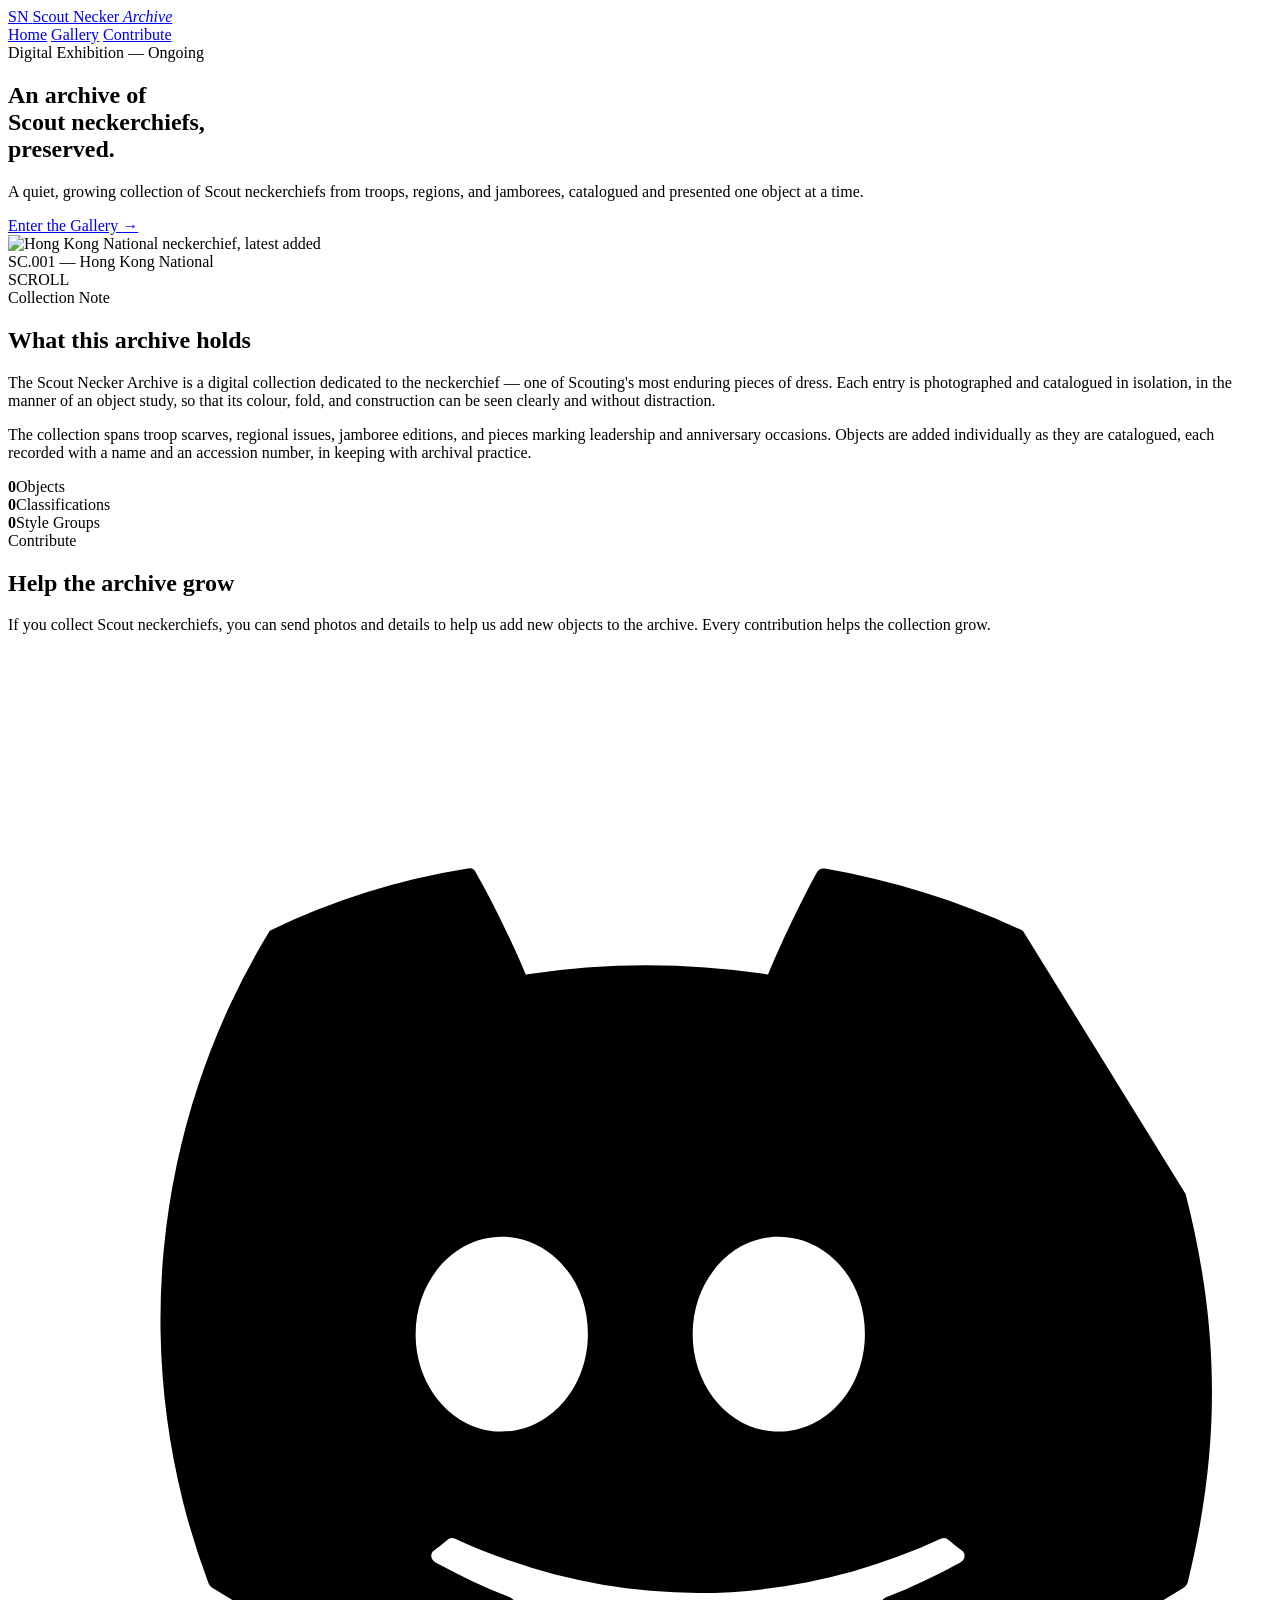
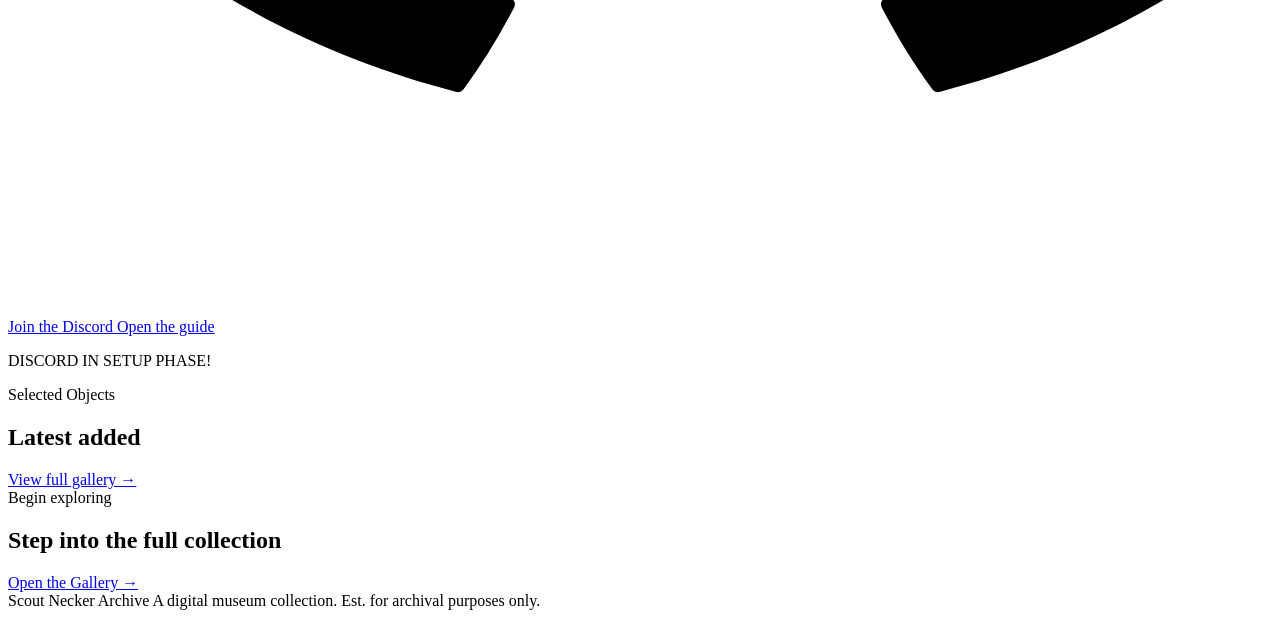
==== index.html @ 5b5fd174 "Add files via upload" ====
<!DOCTYPE html>
<html lang="en">
<head>
<meta charset="UTF-8">
<meta name="viewport" content="width=device-width, initial-scale=1.0">
<title>Scout Necker Archive — A Digital Collection</title>
<meta name="description" content="A curated digital archive of Scout neckerchiefs, presented as isolated museum objects.">
<link rel="preconnect" href="https://fonts.googleapis.com">
<link rel="preconnect" href="https://fonts.gstatic.com" crossorigin>
<link href="https://fonts.googleapis.com/css2?family=Fraunces:ital,opsz,wght@0,9..144,400;0,9..144,500;1,9..144,400&family=Inter:wght@400;500;600&family=IBM+Plex+Mono:wght@400;500&display=swap" rel="stylesheet">
<link rel="stylesheet" href="css/style.css">
</head>
<body>

<header class="site-header">
  <div class="container">
    <a class="brand" href="index.html">
      <span class="brand-mark">SN</span>
      <span class="brand-name">Scout Necker <em>Archive</em></span>
    </a>
    <nav class="main-nav">
      <a href="index.html" data-nav="index.html" class="active">Home</a>
      <a href="gallery.html" data-nav="gallery.html">Gallery</a>
      <a href="#contribute" data-nav="contribute">Contribute</a>
      <span class="count-pill" id="navCount"></span>
    </nav>
  </div>
</header>

<main>

  <!-- HERO -->
  <section class="hero">
    <div class="container hero-grid">
      <div class="hero-copy">
        <span class="eyebrow">Digital Exhibition — Ongoing</span>
        <h1>An archive of<br><span class="italic">Scout neckerchiefs,</span><br>preserved.</h1>
        <div class="hero-rule"></div>
        <p>A quiet, growing collection of Scout neckerchiefs from troops, regions, and jamborees, catalogued and presented one object at a time.</p>
        <div class="hero-actions">
          <a class="btn btn-primary" href="gallery.html">Enter the Gallery <span class="arrow">→</span></a>
          <span class="meta" id="cataloguedCount"></span>
        </div>
      </div>
      <div class="hero-object">
        <div class="frame">
          <img src="images/necker-01.svg" alt="Hong Kong National neckerchief, latest added">
        </div>
        <div class="plinth"></div>
        <span class="tag">SC.001 — Hong Kong National</span>
      </div>
    </div>
    <div class="scroll-cue"><span>SCROLL</span><span class="line"></span></div>
  </section>

  <!-- ABOUT -->
  <section class="about">
    <div class="container about-grid">
      <div class="about-head">
        <span class="eyebrow">Collection Note</span>
        <h2>What this archive holds</h2>
      </div>
      <div class="about-body">
        <p>The Scout Necker Archive is a digital collection dedicated to the neckerchief — one of Scouting's most enduring pieces of dress. Each entry is photographed and catalogued in isolation, in the manner of an object study, so that its colour, fold, and construction can be seen clearly and without distraction.</p>
        <p>The collection spans troop scarves, regional issues, jamboree editions, and pieces marking leadership and anniversary occasions. Objects are added individually as they are catalogued, each recorded with a name and an accession number, in keeping with archival practice.</p>
        <div class="stat-row">
          <div class="stat"><b id="objectsCount">0</b><span>Objects</span></div>
          <div class="stat"><b id="classificationsCount">0</b><span>Classifications</span></div>
          <div class="stat"><b id="styleGroupsCount">0</b><span>Style Groups</span></div>
        </div>
      </div>
    </div>
  </section>

  <section class="contribute-band" id="contribute">
    <div class="container contribute-card">
      <div>
        <span class="eyebrow">Contribute</span>
        <h2>Help the archive grow</h2>
        <p>If you collect Scout neckerchiefs, you can send photos and details to help us add new objects to the archive. Every contribution helps the collection grow.</p>
      </div>
      <div class="contribute-actions">
        <a class="btn btn-primary" href="https://discord.gg/gECqQ6sDdW" target="_blank" rel="noopener noreferrer">
          <span class="discord-icon" aria-hidden="true">
            <svg viewBox="0 0 24 24" xmlns="http://www.w3.org/2000/svg">
              <path d="M19.27 5.33c-1.18-.55-2.44-.95-3.76-1.18a.14.14 0 0 0-.15.07c-.32.58-.68 1.34-.93 1.94a15.3 15.3 0 0 0-4.6 0c-.25-.6-.62-1.36-.95-1.94a.13.13 0 0 0-.15-.07 13.5 13.5 0 0 0-3.76 1.18A14.18 14.18 0 0 0 3.8 17.7a.18.18 0 0 0 .07.1c1.58.99 3.11 1.58 4.63 1.98a.14.14 0 0 0 .16-.06c.35-.48.67-1 .95-1.54a.14.14 0 0 0-.07-.19c-.5-.19-.97-.42-1.43-.67a.14.14 0 0 1-.05-.2c.1-.07.19-.14.28-.22a.13.13 0 0 1 .14-.03c3 1.38 6.26 1.38 9.24 0a.13.13 0 0 1 .14.03c.09.08.18.15.28.22a.14.14 0 0 1-.05.2c-.46.25-.93.48-1.43.67a.14.14 0 0 0-.07.19c.28.54.6 1.06.95 1.54a.14.14 0 0 0 .16.06c1.52-.4 3.05-.99 4.63-1.98a.18.18 0 0 0 .07-.1c.64-2.61.6-4.87-.04-7.37ZM9.37 14.84c-.9 0-1.63-.83-1.63-1.85 0-1.02.73-1.85 1.63-1.85.92 0 1.65.83 1.64 1.85 0 1.02-.73 1.85-1.64 1.85Zm5.26 0c-.9 0-1.63-.83-1.63-1.85 0-1.02.73-1.85 1.63-1.85.92 0 1.65.83 1.64 1.85 0 1.02-.73 1.85-1.64 1.85Z"/>
            </svg>
          </span>
          <span>Join the Discord</span>
        </a>
        <a class="btn btn-secondary" href="guide.pdf" target="_blank" rel="noopener noreferrer">Open the guide</a>
        <p class="contribute-note">DISCORD IN SETUP PHASE!</p>
        <!-- Share images, names, and any background details you know about a neckerchief so it can be catalogued. -->
      </div>
    </div>
  </section>

  <!-- HIGHLIGHTS -->
  <section class="highlights">
    <div class="container">
      <div class="section-head">
        <div>
          <span class="eyebrow">Selected Objects</span>
          <h2>Latest added</h2>
        </div>
        <a class="link-more" href="gallery.html">View full gallery →</a>
      </div>
      <div class="highlight-row" id="highlightRow"></div>
    </div>
  </section>

  <!-- CTA -->
  <section class="cta-band">
    <div class="container">
      <span class="eyebrow">Begin exploring</span>
      <h2>Step into the full collection</h2>
      <a class="btn btn-ghost" href="gallery.html">Open the Gallery <span class="arrow">→</span></a>
    </div>
  </section>

</main>

<footer class="site-footer">
  <div class="container">
    <span class="foot-brand">Scout Necker Archive</span>
    <span>A digital museum collection. Est. for archival purposes only.</span>
  </div>
</footer>

<script src="js/data.js"></script>
<script src="js/main.js"></script>
</body>
</html>
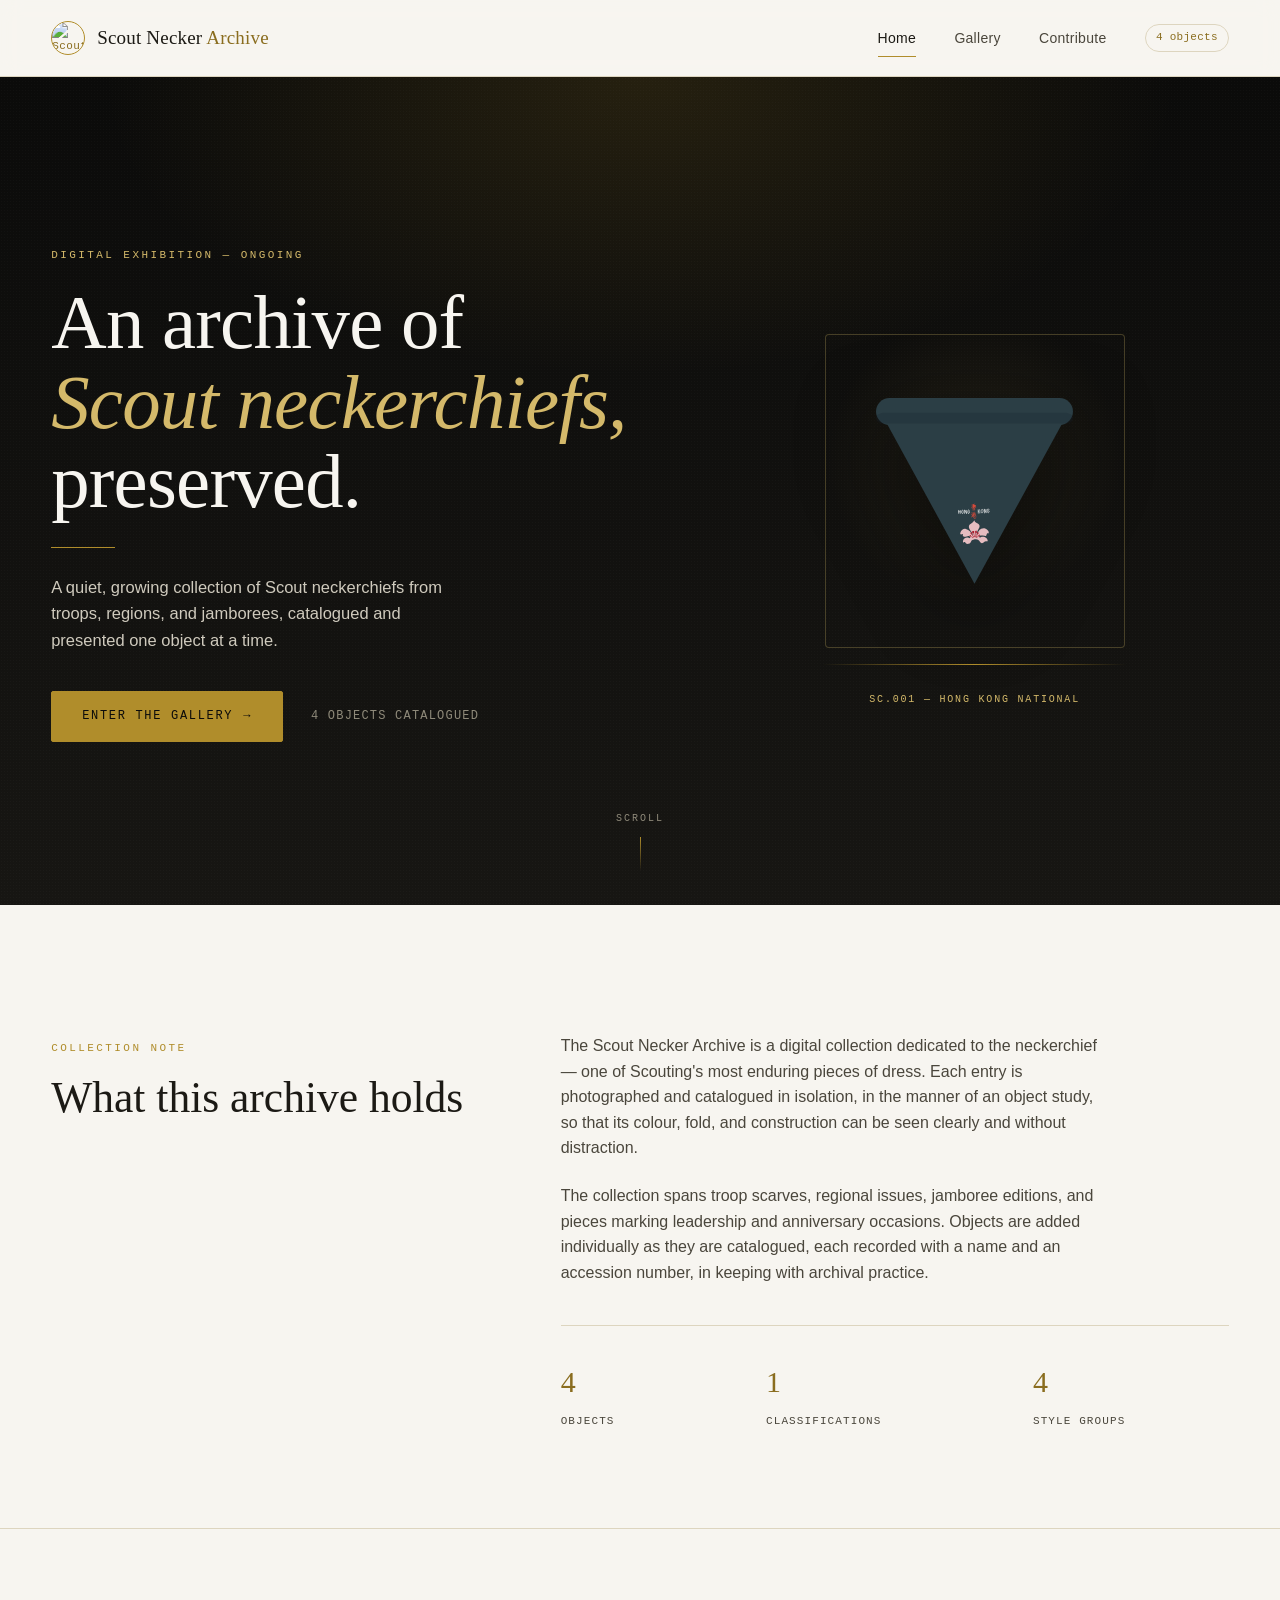
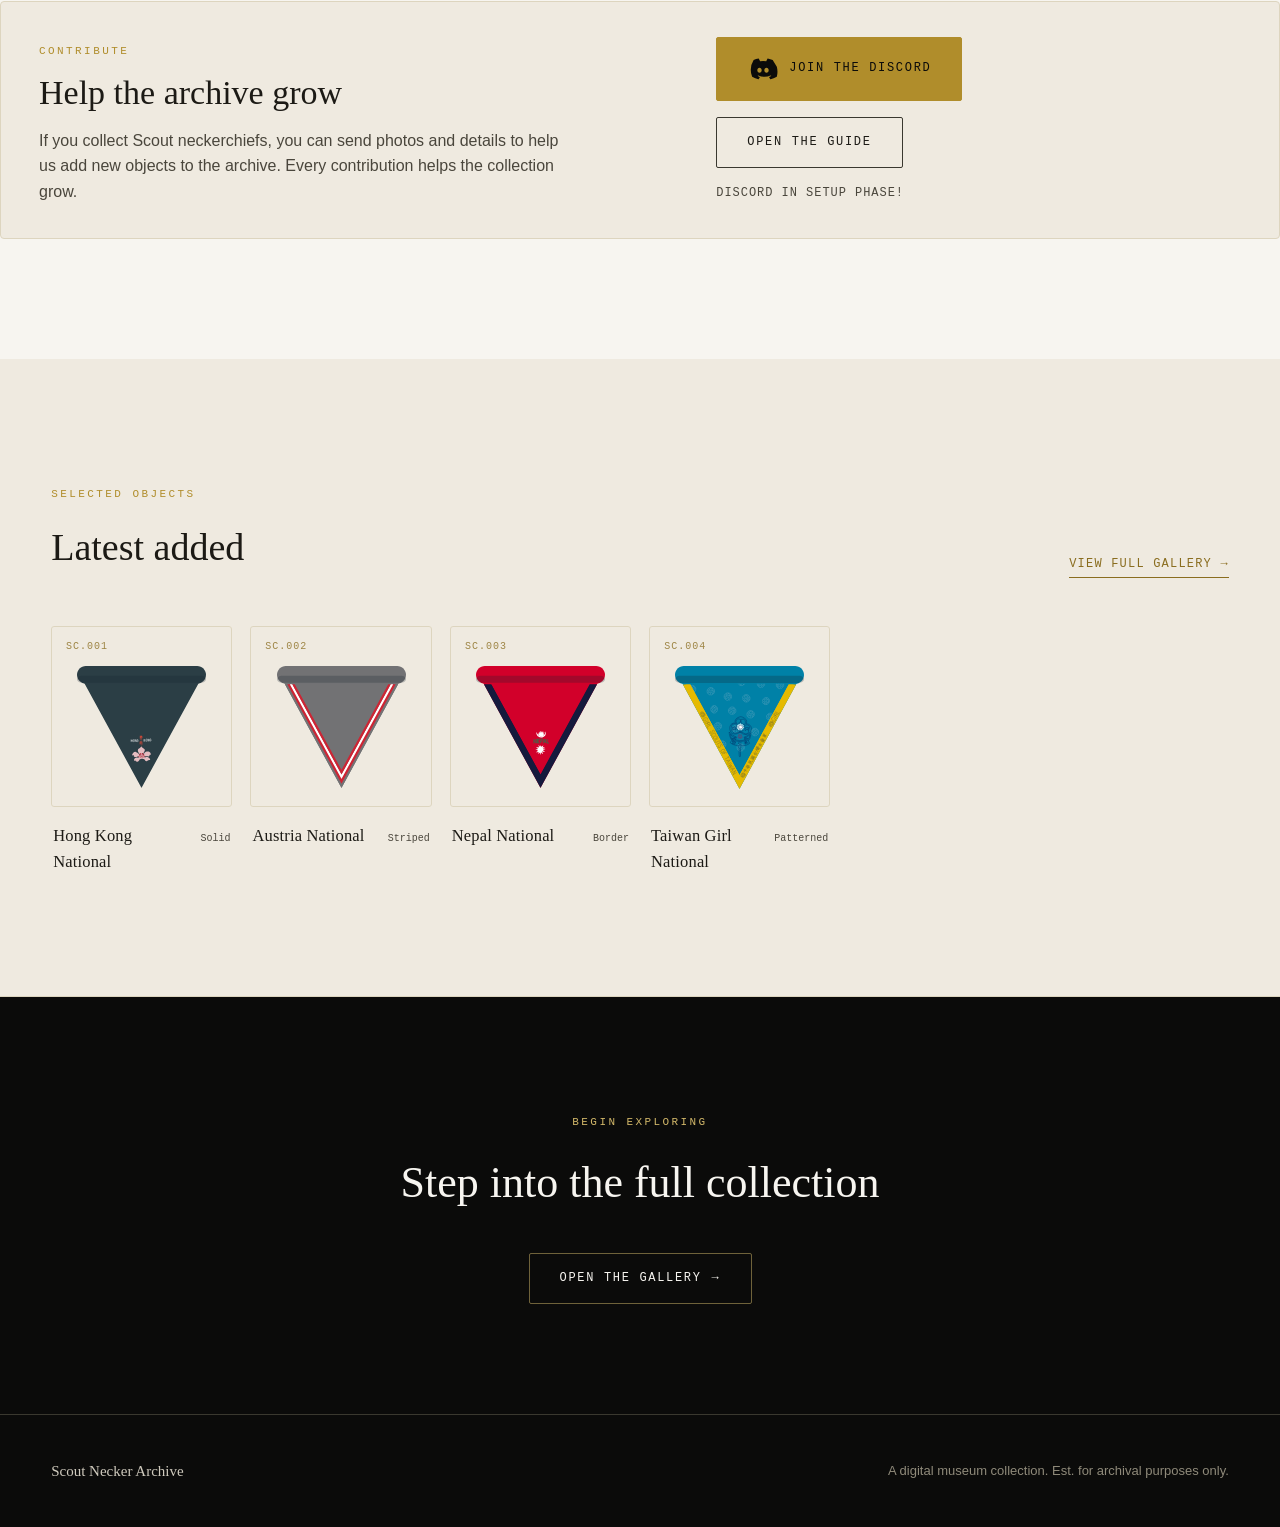
==== commit 3e69c328: "Add files via upload" ====
--- a/index.html
+++ b/index.html
@@ -15,7 +15,7 @@
 <header class="site-header">
   <div class="container">
     <a class="brand" href="index.html">
-      <span class="brand-mark">SN</span>
+      <img class="brand-mark" src="images/icon.png" alt="Scout Necker Archive">
       <span class="brand-name">Scout Necker <em>Archive</em></span>
     </a>
     <nav class="main-nav">
@@ -80,7 +80,7 @@
         <p>If you collect Scout neckerchiefs, you can send photos and details to help us add new objects to the archive. Every contribution helps the collection grow.</p>
       </div>
       <div class="contribute-actions">
-        <a class="btn btn-primary" href="https://discord.gg/gECqQ6sDdW" target="_blank" rel="noopener noreferrer">
+        <a class="btn btn-primary" href="https://discord.gg/gECqQ6sDdWS" target="_blank" rel="noopener noreferrer">
           <span class="discord-icon" aria-hidden="true">
             <svg viewBox="0 0 24 24" xmlns="http://www.w3.org/2000/svg">
               <path d="M19.27 5.33c-1.18-.55-2.44-.95-3.76-1.18a.14.14 0 0 0-.15.07c-.32.58-.68 1.34-.93 1.94a15.3 15.3 0 0 0-4.6 0c-.25-.6-.62-1.36-.95-1.94a.13.13 0 0 0-.15-.07 13.5 13.5 0 0 0-3.76 1.18A14.18 14.18 0 0 0 3.8 17.7a.18.18 0 0 0 .07.1c1.58.99 3.11 1.58 4.63 1.98a.14.14 0 0 0 .16-.06c.35-.48.67-1 .95-1.54a.14.14 0 0 0-.07-.19c-.5-.19-.97-.42-1.43-.67a.14.14 0 0 1-.05-.2c.1-.07.19-.14.28-.22a.13.13 0 0 1 .14-.03c3 1.38 6.26 1.38 9.24 0a.13.13 0 0 1 .14.03c.09.08.18.15.28.22a.14.14 0 0 1-.05.2c-.46.25-.93.48-1.43.67a.14.14 0 0 0-.07.19c.28.54.6 1.06.95 1.54a.14.14 0 0 0 .16.06c1.52-.4 3.05-.99 4.63-1.98a.18.18 0 0 0 .07-.1c.64-2.61.6-4.87-.04-7.37ZM9.37 14.84c-.9 0-1.63-.83-1.63-1.85 0-1.02.73-1.85 1.63-1.85.92 0 1.65.83 1.64 1.85 0 1.02-.73 1.85-1.64 1.85Zm5.26 0c-.9 0-1.63-.83-1.63-1.85 0-1.02.73-1.85 1.63-1.85.92 0 1.65.83 1.64 1.85 0 1.02-.73 1.85-1.64 1.85Z"/>
--- a/css/style.css
+++ b/css/style.css
@@ -0,0 +1,1042 @@
+/* ============================================================
+   SCOUT NECKER ARCHIVE — STYLE SYSTEM
+   Palette: void black / ivory / parchment / museum gold
+   Display: Fraunces · Body: Inter · Utility: IBM Plex Mono
+   ============================================================ */
+
+:root{
+  --void: #0b0b0a;
+  --void-soft: #171613;
+  --ink: #1c1a15;
+  --ink-soft: #4a463c;
+  --ivory: #f7f5f0;
+  --parchment: #efeae0;
+  --parchment-deep: #e6dfcf;
+  --hairline: #ddd5bf;
+  --hairline-dark: #3a382f;
+  --gold: #b08d2b;
+  --gold-light: #d4b96a;
+  --gold-deep: #8a6d1f;
+  --white: #ffffff;
+
+  --font-display: "Fraunces", "Iowan Old Style", Georgia, serif;
+  --font-body: "Inter", -apple-system, BlinkMacSystemFont, "Segoe UI", sans-serif;
+  --font-mono: "IBM Plex Mono", "SF Mono", Menlo, monospace;
+
+  --ease: cubic-bezier(.22,.61,.36,1);
+  --dur: .5s;
+}
+
+*, *::before, *::after{ box-sizing: border-box; }
+
+html{ scroll-behavior: smooth; }
+
+body{
+  margin: 0;
+  background: var(--ivory);
+  color: var(--ink);
+  font-family: var(--font-body);
+  font-size: 16px;
+  line-height: 1.6;
+  -webkit-font-smoothing: antialiased;
+}
+
+img{ max-width: 100%; display: block; }
+a{ color: inherit; text-decoration: none; }
+button{ font-family: inherit; cursor: pointer; }
+ul{ list-style: none; margin: 0; padding: 0; }
+
+@media (prefers-reduced-motion: reduce){
+  html{ scroll-behavior: auto; }
+  *, *::before, *::after{
+    animation-duration: .001ms !important;
+    animation-iteration-count: 1 !important;
+    transition-duration: .001ms !important;
+    scroll-behavior: auto !important;
+  }
+}
+
+.container{
+  max-width: 1320px;
+  margin: 0 auto;
+  padding: 0 clamp(20px, 4vw, 56px);
+}
+
+.eyebrow{
+  font-family: var(--font-mono);
+  font-size: 11px;
+  letter-spacing: .22em;
+  text-transform: uppercase;
+  color: var(--gold);
+}
+
+/* ---------------- Site header ---------------- */
+
+.site-header{
+  position: sticky;
+  top: 0;
+  z-index: 40;
+  background: rgba(247, 245, 240, .88);
+  backdrop-filter: blur(10px);
+  border-bottom: 1px solid var(--hairline);
+}
+
+.site-header .container{
+  display: flex;
+  align-items: center;
+  justify-content: space-between;
+  height: 76px;
+}
+
+.brand{
+  display: flex;
+  align-items: center;
+  gap: 12px;
+  font-family: var(--font-display);
+  font-size: 19px;
+  letter-spacing: .01em;
+}
+
+.brand-mark{
+  width: 34px;
+  height: 34px;
+  border: 1.5px solid var(--gold);
+  border-radius: 50%;
+  display: grid;
+  place-items: center;
+  font-family: var(--font-mono);
+  font-size: 11px;
+  letter-spacing: .04em;
+  color: var(--gold-deep);
+}
+
+.brand-name em{
+  font-style: normal;
+  color: var(--gold-deep);
+}
+
+.main-nav{
+  display: flex;
+  align-items: center;
+  gap: clamp(20px, 3vw, 40px);
+  font-size: 14px;
+  letter-spacing: .02em;
+}
+
+.main-nav a{
+  position: relative;
+  padding: 6px 0;
+  color: var(--ink-soft);
+  transition: color .3s var(--ease);
+}
+.main-nav a:hover,
+.main-nav a.active{ color: var(--ink); }
+
+.main-nav a.active::after{
+  content: "";
+  position: absolute;
+  left: 0; right: 0; bottom: -2px;
+  height: 1px;
+  background: var(--gold);
+}
+
+.main-nav .count-pill{
+  font-family: var(--font-mono);
+  font-size: 11px;
+  color: var(--gold-deep);
+  border: 1px solid var(--hairline);
+  padding: 4px 10px;
+  border-radius: 999px;
+}
+
+/* ---------------- Buttons ---------------- */
+
+.btn{
+  display: inline-flex;
+  align-items: center;
+  gap: 10px;
+  font-family: var(--font-mono);
+  font-size: 12px;
+  letter-spacing: .14em;
+  text-transform: uppercase;
+  padding: 15px 30px;
+  border: 1px solid var(--gold);
+  border-radius: 2px;
+  transition: background .4s var(--ease), color .4s var(--ease), transform .4s var(--ease);
+}
+
+.btn-primary{
+  background: var(--gold);
+  color: var(--void);
+}
+.btn-primary:hover{
+  background: var(--gold-light);
+  border-color: var(--gold-light);
+  transform: translateY(-1px);
+}
+
+.btn-secondary{
+  background: transparent;
+  color: var(--ink);
+  border-color: var(--hairline-dark);
+}
+.btn-secondary:hover{
+  background: rgba(11,11,10,.04);
+  border-color: var(--gold);
+  transform: translateY(-1px);
+}
+
+.btn-ghost{
+  color: var(--ivory);
+  border-color: rgba(212,185,106,.5);
+}
+.btn-ghost:hover{
+  background: rgba(212,185,106,.1);
+  border-color: var(--gold-light);
+}
+
+.btn .arrow{ transition: transform .4s var(--ease); }
+.btn:hover .arrow{ transform: translateX(4px); }
+
+.btn .discord-icon{
+  display: inline-flex;
+  align-items: center;
+  justify-content: center;
+  width: 32px;
+  height: 32px;
+  flex-shrink: 0;
+}
+
+.btn .discord-icon svg{
+  width: 100%;
+  height: 100%;
+  display: block;
+  fill: currentColor;
+}
+
+/* ============================================================
+   HOMEPAGE
+   ============================================================ */
+
+.hero{
+  position: relative;
+  min-height: 92vh;
+  display: flex;
+  align-items: center;
+  background:
+    radial-gradient(ellipse 70% 60% at 50% 0%, rgba(176,141,43,.16), transparent 60%),
+    linear-gradient(180deg, var(--void) 0%, var(--void-soft) 100%);
+  color: var(--ivory);
+  overflow: hidden;
+}
+
+.hero::before{
+  /* faint vignette texture */
+  content: "";
+  position: absolute; inset: 0;
+  background-image: radial-gradient(rgba(255,255,255,.04) 1px, transparent 1px);
+  background-size: 3px 3px;
+  opacity: .5;
+  pointer-events: none;
+}
+
+.hero-grid{
+  position: relative;
+  z-index: 1;
+  display: grid;
+  grid-template-columns: 1.1fr .9fr;
+  gap: 48px;
+  align-items: center;
+  width: 100%;
+}
+
+.hero-copy .eyebrow{ color: var(--gold-light); }
+
+.hero-copy h1{
+  font-family: var(--font-display);
+  font-weight: 500;
+  font-size: clamp(42px, 6vw, 78px);
+  line-height: 1.03;
+  letter-spacing: -.01em;
+  margin: 18px 0 26px;
+}
+
+.hero-copy h1 .italic{
+  font-style: italic;
+  font-weight: 400;
+  color: var(--gold-light);
+}
+
+.hero-rule{
+  width: 64px;
+  height: 1px;
+  background: var(--gold);
+  margin: 0 0 26px;
+}
+
+.hero-copy p{
+  max-width: 46ch;
+  color: #cfcabd;
+  font-size: 16.5px;
+  margin: 0 0 38px;
+}
+
+.hero-actions{
+  display: flex;
+  align-items: center;
+  gap: 28px;
+  flex-wrap: wrap;
+}
+
+.hero-actions .meta{
+  font-family: var(--font-mono);
+  font-size: 12px;
+  letter-spacing: .1em;
+  color: #8f8a7a;
+}
+
+.hero-object{
+  position: relative;
+  display: grid;
+  place-items: center;
+  padding: 40px;
+}
+
+.hero-object .plinth{
+  position: absolute;
+  bottom: 6%;
+  width: 60%;
+  height: 1px;
+  background: linear-gradient(90deg, transparent, var(--gold) 50%, transparent);
+}
+
+.hero-object .frame{
+  position: relative;
+  width: min(320px, 70%);
+  aspect-ratio: 1/1.05;
+  background: radial-gradient(circle at 50% 40%, rgba(212,185,106,.09), transparent 65%);
+  border: 1px solid rgba(212,185,106,.28);
+  border-radius: 4px;
+  display: grid;
+  place-items: center;
+  animation: float 7s ease-in-out infinite;
+}
+
+.hero-object img{
+  width: 66%;
+  filter: drop-shadow(0 30px 40px rgba(0,0,0,.55));
+}
+
+.hero-object .tag{
+  position: absolute;
+  bottom: -20px;
+  font-family: var(--font-mono);
+  font-size: 10px;
+  letter-spacing: .18em;
+  color: var(--gold-light);
+  text-transform: uppercase;
+}
+
+@keyframes float{
+  0%, 100%{ transform: translateY(0); }
+  50%{ transform: translateY(-10px); }
+}
+
+.scroll-cue{
+  position: absolute;
+  bottom: 34px;
+  left: 50%;
+  transform: translateX(-50%);
+  display: flex;
+  flex-direction: column;
+  align-items: center;
+  gap: 10px;
+  font-family: var(--font-mono);
+  font-size: 10px;
+  letter-spacing: .2em;
+  color: #8f8a7a;
+}
+
+.scroll-cue .line{
+  width: 1px;
+  height: 34px;
+  background: linear-gradient(180deg, var(--gold), transparent);
+  animation: pulse-line 2.4s ease-in-out infinite;
+}
+
+@keyframes pulse-line{
+  0%, 100%{ opacity: .3; }
+  50%{ opacity: 1; }
+}
+
+/* ---------- About / curatorial section ---------- */
+
+.about{
+  padding: 128px 0 96px;
+  border-bottom: 1px solid var(--hairline);
+}
+
+.about-grid{
+  display: grid;
+  grid-template-columns: .8fr 1.2fr;
+  gap: 64px;
+}
+
+.about-head h2{
+  font-family: var(--font-display);
+  font-weight: 500;
+  font-size: clamp(30px, 3.4vw, 44px);
+  margin: 14px 0 0;
+  line-height: 1.12;
+}
+
+.about-body p{
+  margin: 0 0 22px;
+  color: var(--ink-soft);
+  font-size: 16px;
+  max-width: 62ch;
+}
+
+.about-body p:last-child{ margin-bottom: 0; }
+
+.stat-row{
+  display: grid;
+  grid-template-columns: repeat(3, auto);
+  gap: 48px;
+  margin-top: 40px;
+  padding-top: 32px;
+  border-top: 1px solid var(--hairline);
+}
+
+.stat-row .stat b{
+  display: block;
+  font-family: var(--font-display);
+  font-size: 30px;
+  color: var(--gold-deep);
+  font-weight: 500;
+}
+.stat-row .stat span{
+  font-family: var(--font-mono);
+  font-size: 11px;
+  letter-spacing: .1em;
+  text-transform: uppercase;
+  color: var(--ink-soft);
+}
+
+/* ---------- Contribution callout ---------- */
+
+.contribute-band{
+  padding: 72px 0 120px;
+}
+
+.contribute-card{
+  display: grid;
+  grid-template-columns: 1.1fr .9fr;
+  gap: 36px;
+  align-items: center;
+  padding: 34px 38px;
+  background: var(--parchment);
+  border: 1px solid var(--hairline);
+  border-radius: 4px;
+  margin-top: 0;
+}
+
+.contribute-card h2{
+  font-family: var(--font-display);
+  font-weight: 500;
+  font-size: clamp(24px, 2.8vw, 34px);
+  margin: 12px 0 16px;
+  line-height: 1.12;
+}
+
+.contribute-card p{
+  margin: 0;
+  color: var(--ink-soft);
+  max-width: 60ch;
+}
+
+.contribute-actions{
+  display: flex;
+  flex-direction: column;
+  gap: 16px;
+  align-items: flex-start;
+}
+
+.contribute-note{
+  font-family: var(--font-mono);
+  font-size: 12px;
+  letter-spacing: .08em;
+  text-transform: uppercase;
+  color: var(--gold-deep);
+}
+
+/* ---------- Highlights strip ---------- */
+
+.highlights{
+  padding: 120px 0;
+  background: var(--parchment);
+  border-bottom: 1px solid var(--hairline);
+}
+
+.section-head{
+  display: flex;
+  align-items: flex-end;
+  justify-content: space-between;
+  gap: 24px;
+  margin-bottom: 48px;
+  flex-wrap: wrap;
+}
+
+.section-head h2{
+  font-family: var(--font-display);
+  font-weight: 500;
+  font-size: clamp(28px, 3vw, 38px);
+  margin: 12px 0 0;
+}
+
+.section-head .link-more{
+  font-family: var(--font-mono);
+  font-size: 12px;
+  letter-spacing: .1em;
+  text-transform: uppercase;
+  color: var(--gold-deep);
+  border-bottom: 1px solid var(--gold-deep);
+  padding-bottom: 3px;
+  transition: opacity .3s var(--ease);
+}
+.section-head .link-more:hover{ opacity: .6; }
+
+.highlight-row{
+  display: grid;
+  grid-template-columns: repeat(6, 1fr);
+  gap: 18px;
+}
+
+@media (max-width: 980px){
+  .highlight-row{ grid-template-columns: repeat(3, 1fr); }
+}
+@media (max-width: 560px){
+  .highlight-row{ grid-template-columns: repeat(2, 1fr); }
+}
+
+/* ---------- CTA band ---------- */
+
+.cta-band{
+  padding: 110px 0;
+  text-align: center;
+  background: var(--void);
+  color: var(--ivory);
+}
+.cta-band h2{
+  font-family: var(--font-display);
+  font-weight: 500;
+  font-size: clamp(28px, 3.6vw, 44px);
+  margin: 16px 0 34px;
+}
+.cta-band .eyebrow{ color: var(--gold-light); }
+
+/* ---------- Footer ---------- */
+
+.site-footer{
+  padding: 44px 0;
+  background: var(--void);
+  color: #8f8a7a;
+  border-top: 1px solid var(--hairline-dark);
+}
+.site-footer .container{
+  display: flex;
+  justify-content: space-between;
+  align-items: center;
+  flex-wrap: wrap;
+  gap: 16px;
+  font-size: 13px;
+}
+.site-footer .foot-brand{
+  font-family: var(--font-display);
+  color: #cfcabd;
+  font-size: 15px;
+}
+
+/* ============================================================
+   GALLERY PAGE
+   ============================================================ */
+
+.gallery-header{
+  padding: 72px 0 40px;
+  border-bottom: 1px solid var(--hairline);
+}
+
+.gallery-header .eyebrow{ margin-bottom: 14px; }
+
+.gallery-header h1{
+  font-family: var(--font-display);
+  font-weight: 500;
+  font-size: clamp(34px, 4.4vw, 54px);
+  margin: 0 0 14px;
+}
+
+.gallery-header p{
+  color: var(--ink-soft);
+  max-width: 58ch;
+  margin: 0;
+}
+
+/* Filters */
+
+.filter-bar{
+  position: sticky;
+  top: 76px;
+  z-index: 30;
+  background: rgba(247, 245, 240, .92);
+  backdrop-filter: blur(10px);
+  border-bottom: 1px solid var(--hairline);
+  padding: 20px 0;
+}
+
+.filter-groups{
+  display: flex;
+  flex-wrap: wrap;
+  gap: 28px;
+  align-items: center;
+}
+
+.filter-group{
+  display: flex;
+  align-items: center;
+  gap: 10px;
+  flex-wrap: wrap;
+}
+
+.filter-label{
+  font-family: var(--font-mono);
+  font-size: 11px;
+  letter-spacing: .14em;
+  text-transform: uppercase;
+  color: var(--ink-soft);
+  margin-right: 4px;
+}
+
+.pill{
+  font-family: var(--font-mono);
+  font-size: 12px;
+  letter-spacing: .04em;
+  padding: 7px 15px;
+  border: 1px solid var(--hairline);
+  border-radius: 999px;
+  color: var(--ink-soft);
+  background: transparent;
+  transition: all .3s var(--ease);
+}
+
+.pill:hover{
+  border-color: var(--gold);
+  color: var(--ink);
+}
+
+.pill.active{
+  background: var(--ink);
+  border-color: var(--ink);
+  color: var(--ivory);
+}
+
+.filter-divider{
+  width: 1px;
+  height: 22px;
+  background: var(--hairline);
+}
+
+.result-count{
+  margin-left: auto;
+  font-family: var(--font-mono);
+  font-size: 11px;
+  color: var(--ink-soft);
+  white-space: nowrap;
+}
+
+/* Grid */
+
+.gallery-wrap{
+  padding: 56px 0 120px;
+}
+
+.necker-grid{
+  display: grid;
+  grid-template-columns: repeat(auto-fill, minmax(230px, 1fr));
+  gap: 28px 24px;
+}
+
+.necker-card{
+  display: block;
+  text-align: left;
+  background: transparent;
+  border: none;
+  padding: 0;
+  opacity: 0;
+  transform: translateY(14px);
+  animation: card-in .6s var(--ease) forwards;
+}
+
+@keyframes card-in{
+  to{ opacity: 1; transform: translateY(0); }
+}
+
+.card-frame{
+  position: relative;
+  background: var(--parchment);
+  border: 1px solid var(--hairline);
+  border-radius: 3px;
+  aspect-ratio: 1/1;
+  display: grid;
+  place-items: center;
+  overflow: hidden;
+  transition: border-color .4s var(--ease), box-shadow .4s var(--ease), background .4s var(--ease);
+}
+
+.necker-card:hover .card-frame{
+  border-color: var(--gold);
+  box-shadow: 0 22px 40px -18px rgba(20,18,12,.35);
+  background: var(--parchment-deep);
+}
+
+.card-frame img{
+  width: 72%;
+  max-width: 72%;
+  height: auto;
+  margin-top: 22px;
+  transition: transform .55s var(--ease);
+}
+.necker-card:hover .card-frame img{
+  transform: scale(1.05) translateY(-3px);
+}
+
+.card-accession{
+  position: absolute;
+  top: 12px;
+  left: 14px;
+  font-family: var(--font-mono);
+  font-size: 10px;
+  letter-spacing: .1em;
+  color: var(--gold-deep);
+  opacity: .8;
+}
+
+.card-tag{
+  position: absolute;
+  top: 12px;
+  right: 14px;
+  font-family: var(--font-mono);
+  font-size: 9px;
+  letter-spacing: .08em;
+  text-transform: uppercase;
+  color: var(--ink-soft);
+  opacity: 0;
+  transform: translateY(-4px);
+  transition: all .4s var(--ease);
+}
+.necker-card:hover .card-tag{
+  opacity: .7;
+  transform: translateY(0);
+}
+
+.card-caption{
+  padding: 16px 2px 0;
+  display: flex;
+  align-items: baseline;
+  justify-content: space-between;
+  gap: 10px;
+}
+
+.card-caption h3{
+  font-family: var(--font-display);
+  font-weight: 500;
+  font-size: 16.5px;
+  margin: 0;
+  letter-spacing: .01em;
+}
+
+.card-caption .card-cat{
+  font-family: var(--font-mono);
+  font-size: 10px;
+  color: var(--ink-soft);
+  white-space: nowrap;
+}
+
+.empty-state{
+  display: none;
+  text-align: center;
+  padding: 90px 20px;
+  color: var(--ink-soft);
+  font-family: var(--font-mono);
+  font-size: 13px;
+  letter-spacing: .04em;
+}
+.empty-state.show{ display: block; }
+
+/* ============================================================
+   DETAIL PAGE
+   ============================================================ */
+
+.detail-header{
+  padding: 34px 0;
+  border-bottom: 1px solid var(--hairline);
+}
+
+.back-link{
+  display: inline-flex;
+  align-items: center;
+  gap: 8px;
+  font-family: var(--font-mono);
+  font-size: 12px;
+  letter-spacing: .08em;
+  text-transform: uppercase;
+  color: var(--ink-soft);
+  transition: color .3s var(--ease), gap .3s var(--ease);
+}
+.back-link:hover{
+  color: var(--gold-deep);
+  gap: 12px;
+}
+
+.detail-main{
+  padding: 70px 0 140px;
+}
+
+.detail-grid{
+  display: grid;
+  grid-template-columns: 1.15fr .85fr;
+  gap: 72px;
+  align-items: center;
+}
+
+.detail-stage{
+  position: relative;
+  background: var(--parchment);
+  border: 1px solid var(--hairline);
+  border-radius: 4px;
+  aspect-ratio: 4/5;
+  display: grid;
+  place-items: center;
+  overflow: hidden;
+}
+
+.detail-stage::after{
+  content: "";
+  position: absolute;
+  inset: 22px;
+  border: 1px solid rgba(176,141,43,.22);
+  pointer-events: none;
+}
+
+.detail-stage img{
+  width: auto;
+  max-width: 76%;
+  max-height: 74%;
+  object-fit: contain;
+  border-radius: 2px;
+  filter: drop-shadow(0 30px 40px rgba(20,18,12,.24));
+  opacity: 0;
+  transform: scale(.96);
+  animation: stage-in .8s var(--ease) .1s forwards;
+}
+
+/* Vector catalogue icon (used as fallback, or before a photo exists)
+   reads better smaller and without a bounding shadow box */
+.detail-stage img.is-fallback{
+  max-width: 42%;
+  max-height: 42%;
+  filter: drop-shadow(0 34px 44px rgba(20,18,12,.28));
+}
+
+@keyframes stage-in{
+  to{ opacity: 1; transform: scale(1); }
+}
+
+.image-carousel{
+  position: relative;
+  width: 100%;
+  height: 100%;
+  display: flex;
+  align-items: center;
+  justify-content: center;
+}
+
+.carousel-track{
+  position: relative;
+  width: 100%;
+  height: 100%;
+}
+
+.carousel-slide{
+  position: absolute;
+  inset: 0;
+  display: flex;
+  align-items: center;
+  justify-content: center;
+  opacity: 0;
+  pointer-events: none;
+  transition: opacity .45s var(--ease);
+}
+
+.carousel-slide.active{
+  opacity: 1;
+  pointer-events: auto;
+}
+
+.carousel-btn{
+  position: absolute;
+  top: 50%;
+  transform: translateY(-50%);
+  width: 42px;
+  height: 42px;
+  border: 1px solid rgba(176,141,43,.28);
+  border-radius: 50%;
+  background: rgba(247,245,240,.92);
+  color: var(--ink);
+  display: grid;
+  place-items: center;
+  cursor: pointer;
+  z-index: 2;
+  box-shadow: 0 10px 24px rgba(20,18,12,.12);
+}
+
+.carousel-btn.prev{ left: 18px; }
+.carousel-btn.next{ right: 18px; }
+.carousel-btn:hover{ background: var(--ivory); }
+
+.carousel-dots{
+  position: absolute;
+  left: 50%;
+  bottom: 18px;
+  transform: translateX(-50%);
+  display: flex;
+  gap: 8px;
+  z-index: 2;
+}
+
+.carousel-dot{
+  width: 9px;
+  height: 9px;
+  padding: 0;
+  border: 1px solid rgba(176,141,43,.35);
+  border-radius: 50%;
+  background: rgba(247,245,240,.7);
+  cursor: pointer;
+}
+
+.carousel-dot.active{
+  background: var(--gold);
+  border-color: var(--gold);
+}
+
+.detail-stage .stage-accession{
+  position: absolute;
+  bottom: 22px;
+  left: 28px;
+  font-family: var(--font-mono);
+  font-size: 11px;
+  letter-spacing: .12em;
+  color: var(--gold-deep);
+  z-index: 2;
+}
+
+.detail-stage .stage-pending{
+  position: absolute;
+  top: 22px;
+  right: 26px;
+  font-family: var(--font-mono);
+  font-size: 10px;
+  letter-spacing: .08em;
+  text-transform: uppercase;
+  color: var(--ink-soft);
+  font-style: italic;
+  opacity: .75;
+}
+
+.detail-copy .eyebrow{ margin-bottom: 16px; }
+
+.detail-copy h1{
+  font-family: var(--font-display);
+  font-weight: 500;
+  font-size: clamp(34px, 4.4vw, 52px);
+  line-height: 1.08;
+  margin: 0 0 24px;
+}
+
+.detail-rule{
+  width: 48px;
+  height: 1px;
+  background: var(--gold);
+  margin: 0 0 24px;
+}
+
+.detail-meta{
+  display: flex;
+  flex-direction: column;
+  gap: 14px;
+  margin-bottom: 36px;
+}
+
+.meta-row{
+  display: flex;
+  gap: 18px;
+  padding-bottom: 14px;
+  border-bottom: 1px solid var(--hairline);
+  font-size: 14px;
+}
+.meta-row span.k{
+  font-family: var(--font-mono);
+  font-size: 11px;
+  letter-spacing: .1em;
+  text-transform: uppercase;
+  color: var(--ink-soft);
+  width: 120px;
+  flex-shrink: 0;
+}
+.meta-row span.v{ color: var(--ink); }
+
+.detail-nav{
+  display: flex;
+  gap: 22px;
+  margin-top: 8px;
+}
+
+.detail-nav a{
+  font-family: var(--font-mono);
+  font-size: 12px;
+  letter-spacing: .06em;
+  text-transform: uppercase;
+  color: var(--ink-soft);
+  transition: color .3s var(--ease);
+}
+.detail-nav a:hover{ color: var(--gold-deep); }
+
+@media (max-width: 900px){
+  .detail-grid{ grid-template-columns: 1fr; gap: 44px; }
+  .detail-stage{ aspect-ratio: 4/3.2; }
+}
+
+/* ============================================================
+   RESPONSIVE — global
+   ============================================================ */
+
+@media (max-width: 900px){
+  .hero{ min-height: auto; padding: 150px 0 90px; }
+  .hero-grid{ grid-template-columns: 1fr; gap: 60px; }
+  .hero-object{ order: -1; padding: 0; }
+  .hero-object .frame{ width: min(260px, 60%); }
+  .about-grid{ grid-template-columns: 1fr; gap: 32px; }
+  .stat-row{ grid-template-columns: repeat(3, auto); gap: 28px; }
+}
+
+@media (max-width: 640px){
+  .main-nav{ gap: 16px; }
+  .main-nav .count-pill{ display: none; }
+  .about, .highlights, .cta-band{ padding: 80px 0; }
+  .contribute-band{ padding: 0 0 80px; }
+  .contribute-card{ grid-template-columns: 1fr; padding: 30px 24px; }
+  .necker-grid{ grid-template-columns: repeat(auto-fill, minmax(150px, 1fr)); gap: 18px 14px; }
+  .filter-bar{ top: 76px; }
+  .filter-groups{ gap: 16px; }
+  .result-count{ margin-left: 0; width: 100%; order: -1; }
+  .site-footer .container{ flex-direction: column; align-items: flex-start; }
+}
